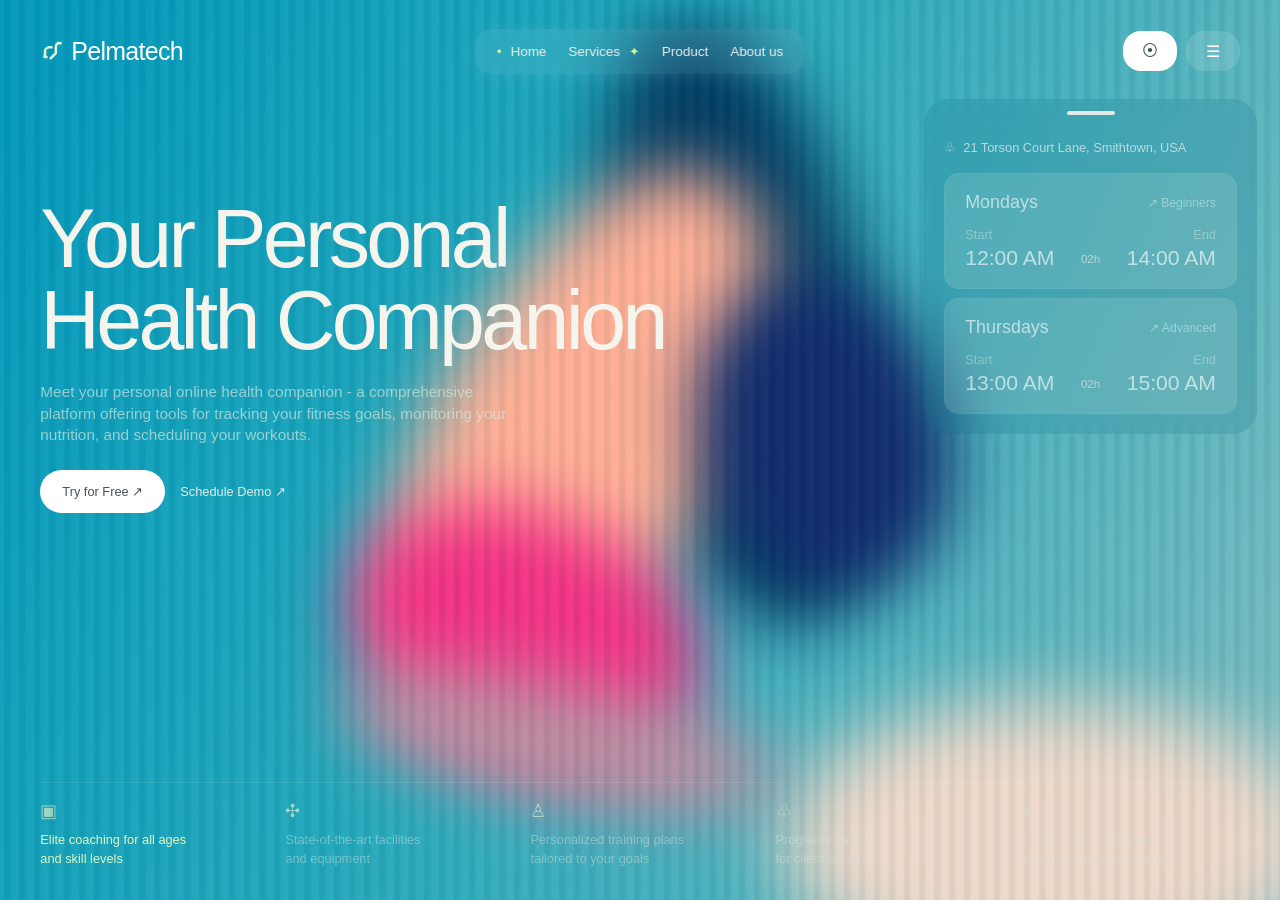
==== index.html @ ed5ec741 "Create editable Pelmatech landing page" ====
<!doctype html>
<html lang="en">
  <head>
    <meta charset="utf-8">
    <meta name="viewport" content="width=device-width,initial-scale=1">
    <title>Pelmatech — Your Personal Health Companion</title>
    <link rel="stylesheet" href="styles.css">
  </head>
  <body>
    <main>
      <div class="art" aria-hidden="true">
        <div class="blob one">
        </div>
        <div class="blob two">
        </div>
        <div class="blob three">
        </div>
        <div class="blob four">
        </div>
        <div class="blob five">
        </div>
        <div class="blob six">
        </div>
        <div class="ribs">
        </div>
      </div>
      <header>
        <a class="brand" href="#" aria-label="Pelmatech home">
          <svg viewBox="0 0 30 30" fill="none" stroke="#e1f5d3" stroke-width="3">
            <path d="M6 22v-7a5 5 0 0 1 5-5h4M12 24l7-7V9a4 4 0 0 1 4-4h3M4 21l5 1M19 7l4-3"/>
          </svg>Pelmatech</a>
          <nav aria-label="Main navigation">
            <a href="#">Home</a>
            <a href="#services">Services</a>
            <a href="#product">Product</a>
            <a href="#about">About us</a>
          </nav>
          <div class="header-actions">
            <button class="icon-button" data-dialog="Your wellness, in one place" aria-label="Account">⦿</button>
            <button class="icon-button" id="menu" aria-label="Open menu">☰</button>
          </div>
        </header>
        <aside class="schedule">
          <div class="handle">
          </div>
          <div class="location">♧ &nbsp;21 Torson Court Lane, Smithtown, USA</div>
          <div class="session">
            <div class="session-top">Mondays <span class="level">↗ Beginners</span>
            </div>
            <div class="labels">
              <span>Start</span>
              <span>End</span>
            </div>
            <div class="times">
              <span>12:00 AM</span>
              <span>02h</span>
              <span>14:00 AM</span>
            </div>
          </div>
          <div class="session">
            <div class="session-top">Thursdays <span class="level">↗ Advanced</span>
            </div>
            <div class="labels">
              <span>Start</span>
              <span>End</span>
            </div>
            <div class="times">
              <span>13:00 AM</span>
              <span>02h</span>
              <span>15:00 AM</span>
            </div>
          </div>
        </aside>
        <!-- Edit the main heading, description, and button labels below. -->
        <section class="hero">
          <h1>Your Personal<br>Health Companion</h1>
          <p class="description">Meet your personal online health companion - a comprehensive<br>platform offering tools for tracking your fitness goals, monitoring your<br>nutrition, and scheduling your workouts.</p>
          <div class="cta">
            <button class="primary" data-dialog="Start your wellness journey">Try for Free ↗</button>
            <button class="demo" data-dialog="Schedule your personal demo">Schedule Demo ↗</button>
          </div>
        </section>
        <section class="features" id="services">
          <div class="feature">
            <span class="symbol">▣</span>Elite coaching for all ages<br>and skill levels</div>
            <div class="feature">
              <span class="symbol">✣</span>State-of-the-art facilities<br>and equipment</div>
              <div class="feature" id="product">
                <span class="symbol">♙</span>Personalized training plans<br>tailored to your goals</div>
                <div class="feature">
                  <span class="symbol">♧</span>Programs track-record<br>for client success</div>
                  <div class="feature" id="about">
                    <span class="symbol">♧</span>Community atmosphere of<br>beginners to professionals</div>
                  </section>
                </main>
                <dialog>
                  <form method="dialog">
                    <h2 id="dialog-title">
                    </h2>
                    <p>Take the next step toward your health and fitness goals.</p>
                    <label>Email address<input type="email" placeholder="you@example.com" required>
                    </label>
                    <button type="submit">Continue ↗</button> <button type="button" id="close">Close</button>
                    <p id="feedback" aria-live="polite">
                    </p>
                  </form>
                </dialog>
                <script src="script.js" defer>
                </script>
              </body>
            </html>
---- styles.css ----
* {
  box-sizing:border-box;
}
body {
  margin:0;
  font-family:Arial,Helvetica,sans-serif;
  background:#139bb3;
  color:#f5f5ed;
}
button,a {
  font:inherit;
}
button {
  cursor:pointer;
}
main {
  position:relative;
  min-height:100svh;
  overflow:hidden;
  background:linear-gradient(115deg,#0399bb 4%,#21a8bb 42%,#7ebdc0 100%);
}
.art {
  position:absolute;
  inset:0;
  overflow:hidden;
}
.blob {
  position:absolute;
  filter:blur(34px);
  border-radius:48%;
}
.one {
  background:#003a61;
  width:20%;
  height:68%;
  left:48%;
  top:2%;
  transform:rotate(-12deg);
}
.two {
  background:#ffae94;
  width:22%;
  height:65%;
  left:34%;
  top:16%;
  transform:rotate(30deg);
}
.three {
  background:#f43183;
  width:28%;
  height:27%;
  left:27%;
  top:57%;
  transform:rotate(20deg);
}
.four {
  background:#102a6b;
  width:19%;
  height:35%;
  left:55%;
  top:31%;
  transform:rotate(-20deg);
}
.five {
  background:#efd8c9;
  width:42%;
  height:31%;
  right:-3%;
  bottom:-9%;
  filter:blur(38px);
}
.six {
  background:#bd8da0;
  width:35%;
  height:13%;
  left:26%;
  bottom:11%;
  transform:rotate(10deg);
}
.ribs {
  position:absolute;
  inset:0;
  background:repeating-linear-gradient(90deg,#ffffff09 0px,#ffffff09 3px,#00445b10 5px,#00445b10 9px,#ffffff07 12px,#ffffff07 15px);
  backdrop-filter:blur(2px);
}
header {
  position:relative;
  display:flex;
  justify-content:space-between;
  align-items:center;
  padding:3.45vh 3.15vw;
}
.brand {
  display:flex;
  align-items:center;
  gap:6px;
  color:white;
  text-decoration:none;
  font-size:clamp(14px,1.95vw,28px);
  letter-spacing:-.7px;
}
.brand svg {
  width:25px;
  height:27px;
}
nav {
  position:absolute;
  left:50%;
  transform:translateX(-50%);
  display:flex;
  gap:22px;
  align-items:center;
  padding:15px 22px;
  border-radius:17px;
  background:#ffffff15;
  box-shadow:0 3px 20px #ffffff12;
  backdrop-filter:blur(12px);
}
nav a {
  color:#eef1ed;
  text-decoration:none;
  font-size:clamp(10px,1.05vw,16px);
  white-space:nowrap;
}
nav a:first-child:before {
  content:'•';
  margin-right:9px;
  color:#dfffae;
}
nav a:nth-child(2):after {
  content:'✦';
  color:#d1f5a2;
  margin-left:9px;
}
.header-actions {
  display:flex;
  gap:9px;
}
.icon-button {
  border:0;
  border-radius:18px;
  width:54px;
  height:40px;
  background:#ffffff22;
  color:white;
}
.icon-button:first-child {
  background:#fff;
  color:#47534e;
}
.schedule {
  position:absolute;
  top:11%;
  right:1.8%;
  width:26%;
  padding:12px 20px 20px;
  background:#05647a27;
  border-radius:25px;
  color:#ffffff9e;
  backdrop-filter:blur(12px);
}
.handle {
  height:4px;
  width:48px;
  background:#e1eae8;
  border-radius:5px;
  margin:0 auto 25px;
}
.location {
  font-size:clamp(8px,1vw,15px);
  margin-bottom:18px;
  white-space:nowrap;
}
.session {
  padding:18px 20px;
  margin-top:9px;
  background:#c7e6df2b;
  border:1px solid #ffffff0c;
  border-radius:15px;
}
.session-top {
  display:flex;
  justify-content:space-between;
  font-size:clamp(11px,1.4vw,21px);
  margin-bottom:14px;
}
.level {
  font-size:.68em;
  align-self:center;
  color:#e9ffff70;
}
.labels,.times {
  display:flex;
  justify-content:space-between;
}
.labels {
  font-size:clamp(8px,1vw,14px);
  color:#d8eddf70;
  margin-bottom:4px;
}
.times {
  font-size:clamp(12px,1.65vw,24px);
  white-space:nowrap;
}
.times span:nth-child(2) {
  font-size:.55em;
  align-self:center;
  color:#ffffff85;
}
.hero {
  position:absolute;
  left:3.15%;
  top:22%;
  width:69%;
}
h1 {
  font-size:clamp(34px,6.45vw,110px);
  font-weight:400;
  line-height:.99;
  letter-spacing:-.045em;
  margin:0 0 20px;
}
.description {
  max-width:37vw;
  font-size:clamp(10px,1.2vw,18px);
  line-height:1.4;
  color:#d5e9deae;
  margin:0;
}
.cta {
  display:flex;
  align-items:center;
  gap:15px;
  margin-top:24px;
}
.primary {
  background:#fff;
  border:0;
  border-radius:24px;
  padding:14px 22px;
  color:#4b5257;
  font-size:clamp(10px,1vw,15px);
}
.demo {
  border:0;
  background:none;
  color:#e0ece4;
  font-size:clamp(10px,1vw,15px);
  padding:10px 0;
}
.features {
  position:absolute;
  bottom:3.5%;
  left:3.15%;
  right:3.15%;
  display:grid;
  grid-template-columns:repeat(5,1fr);
  gap:26px;
  border-top:1px solid #ffffff17;
  padding-top:15px;
}
.feature {
  font-size:clamp(9px,1vw,15px);
  line-height:1.45;
  color:#d7e3df75;
}
.feature:first-child {
  color:#e1f6c1;
}
.symbol {
  display:block;
  font-size:18px;
  margin-bottom:7px;
  color:#d5edcbb0;
}
dialog {
  border:1px solid #ffffff55;
  border-radius:24px;
  padding:32px;
  background:#eaf3ed;
  color:#214a50;
  max-width:420px;
}
dialog::backdrop {
  background:#003d5066;
  backdrop-filter:blur(10px);
}
dialog button {
  border:0;
  border-radius:20px;
  padding:12px 20px;
  background:#147c89;
  color:white;
}
dialog h2 {
  font-weight:400;
}
dialog input {
  width:100%;
  padding:12px;
  margin:15px 0;
  border:1px solid #a3bcb5;
  border-radius:8px;
}
@media(max-width:700px) {
  nav {
    gap:14px;
    padding:11px 15px;
  }
  header {
    padding-top:13px;
  }
  .icon-button {
    width:34px;
    height:27px;
  }
  .brand {
    font-size:12px;
  }
  .brand svg {
    width:17px;
  }
  .schedule {
    padding:8px 11px 12px;
    border-radius:16px;
  }
  .handle {
    height:3px;
    width:27px;
    margin-bottom:13px;
  }
  .location {
    margin-bottom:10px;
  }
  .session {
    padding:10px 11px;
    border-radius:11px;
  }
  .session-top {
    margin-bottom:9px;
  }
  h1 {
    margin-bottom:12px;
  }
  .primary {
    padding:10px 16px;
  }
  .cta {
    gap:8px;
  }
  .features {
    gap:18px;
    padding-top:10px;
  }
  .symbol {
    font-size:13px;
    margin-bottom:5px;
  }
}
@media(max-width:440px) {
  main {
    min-height:850px;
  }
  nav {
    top:65px;
    width:92%;
    justify-content:center;
  }
  .schedule {
    top:46%;
    width:65%;
    right:4%;
  }
  .hero {
    top:17%;
    width:94%;
  }
  h1 {
    font-size:43px;
  }
  .description {
    max-width:80vw;
    font-size:12px;
  }
  .cta {
    margin-top:20px;
  }
  .features {
    grid-template-columns:repeat(3,1fr);
    bottom:3%;
    gap:16px;
  }
  .feature {
    font-size:10px;
  }
  .session-top {
    font-size:14px;
  }
  .times {
    font-size:16px;
  }
  .location {
    font-size:10px;
  }
}
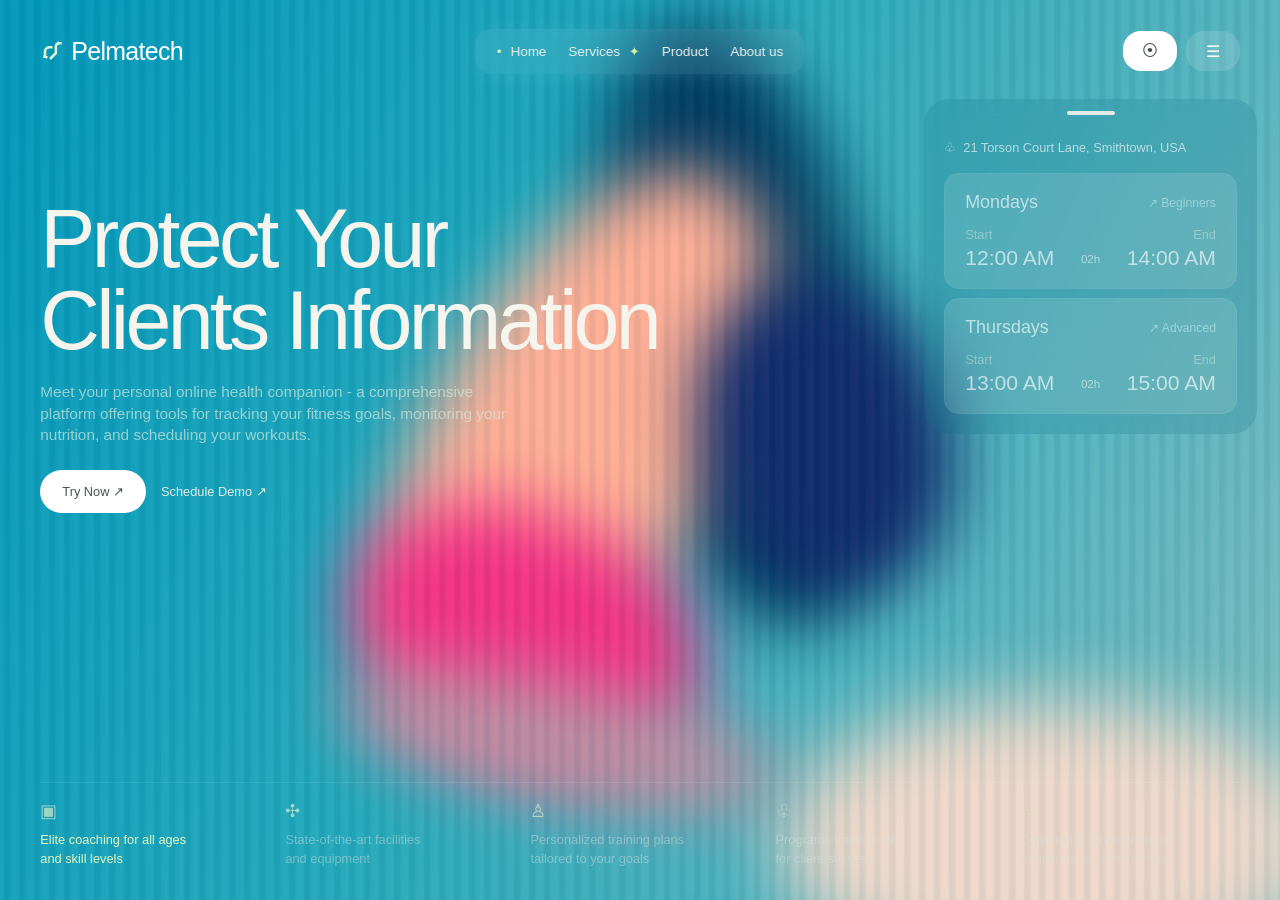
==== commit 9543a273: "fixed headline" ====
--- a/index.html
+++ b/index.html
@@ -73,10 +73,10 @@
         </aside>
         <!-- Edit the main heading, description, and button labels below. -->
         <section class="hero">
-          <h1>Your Personal<br>Health Companion</h1>
+          <h1>Protect Your<br>Clients Information</h1>
           <p class="description">Meet your personal online health companion - a comprehensive<br>platform offering tools for tracking your fitness goals, monitoring your<br>nutrition, and scheduling your workouts.</p>
           <div class="cta">
-            <button class="primary" data-dialog="Start your wellness journey">Try for Free ↗</button>
+            <button class="primary" data-dialog="Start your wellness journey">Try Now ↗</button>
             <button class="demo" data-dialog="Schedule your personal demo">Schedule Demo ↗</button>
           </div>
         </section>
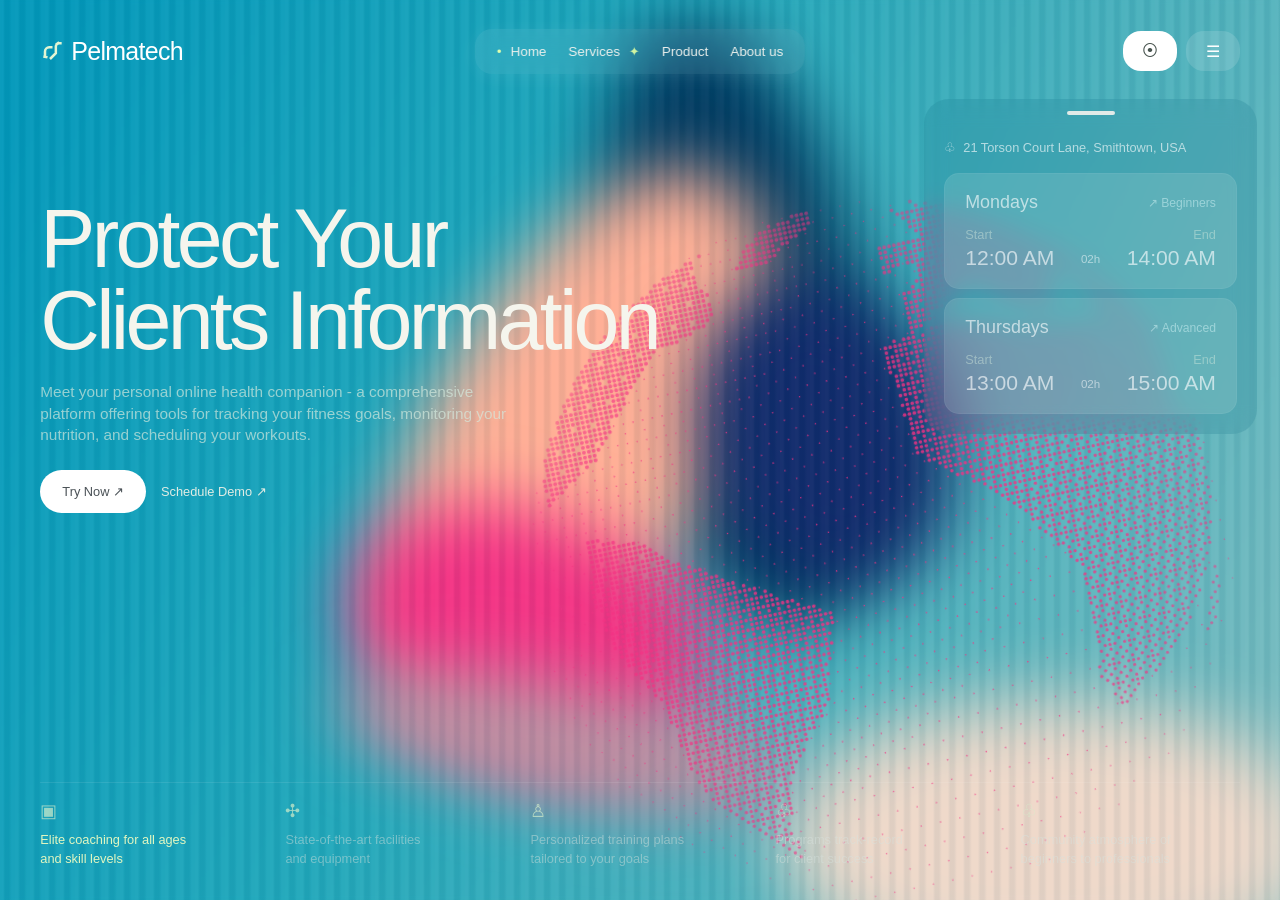
==== commit 9c26713e: "Add pink dithered globe background" ====
--- a/index.html
+++ b/index.html
@@ -23,6 +23,7 @@
         </div>
         <div class="ribs">
         </div>
+        <img class="globe" src="assets/globe.svg" alt="" width="600" height="600">
       </div>
       <header>
         <a class="brand" href="#" aria-label="Pelmatech home">
--- a/styles.css
+++ b/styles.css
@@ -76,6 +76,18 @@
   left:26%;
   bottom:11%;
   transform:rotate(10deg);
+}
+/* Decorative globe uses the same #f43183 pink as the background. */
+.globe {
+  position:absolute;
+  width:clamp(380px,58vw,850px);
+  height:auto;
+  left:40%;
+  top:20%;
+  opacity:.82;
+  transform:rotate(-12deg);
+  pointer-events:none;
+  user-select:none;
 }
 .ribs {
   position:absolute;
@@ -403,3 +415,12 @@
     font-size:10px;
   }
 }
+
+@media(max-width:440px) {
+  .globe {
+    width:540px;
+    left:8%;
+    top:35%;
+    opacity:.65;
+  }
+}
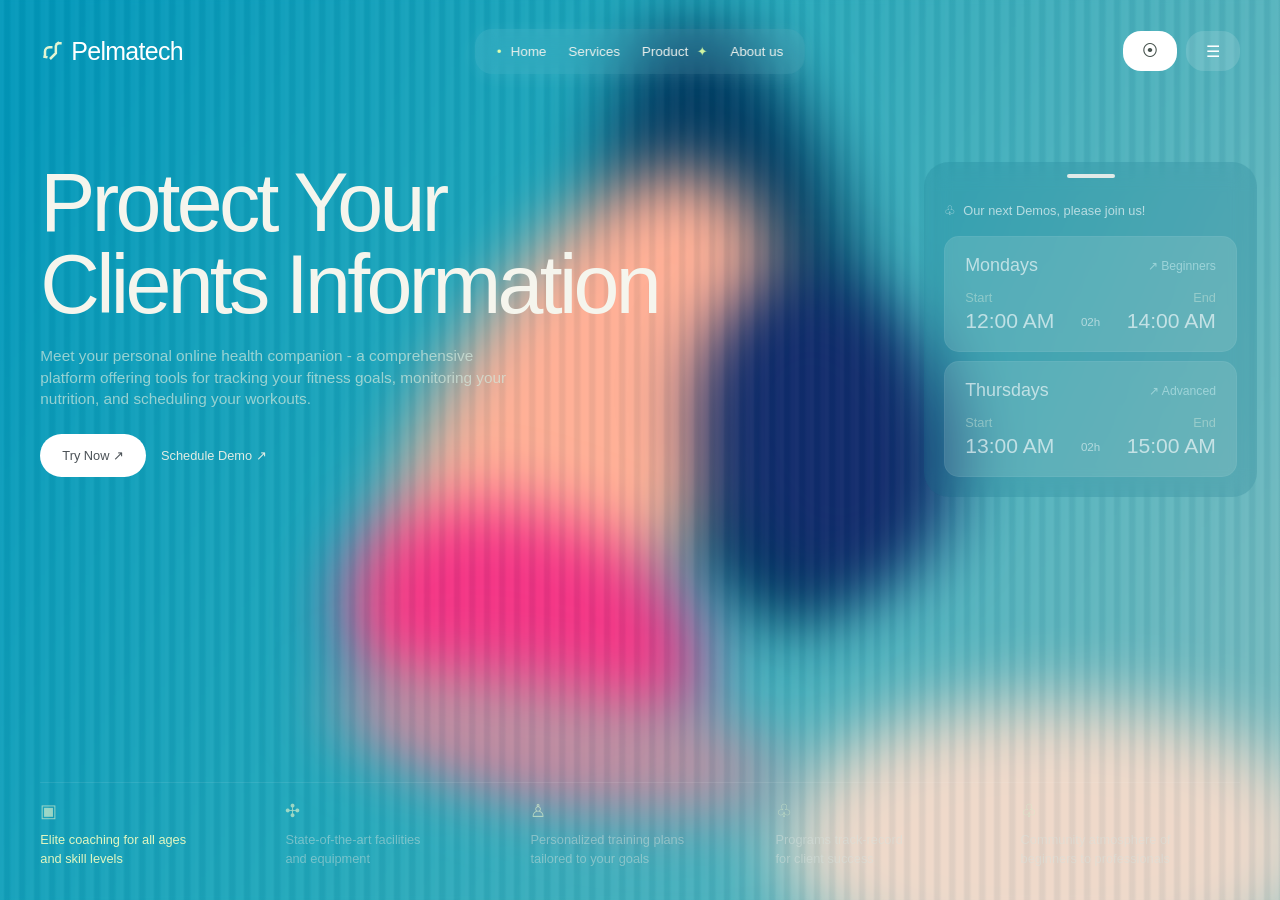
==== commit d50aa3ff: "Update demo heading and move navigation star to Product" ====
--- a/index.html
+++ b/index.html
@@ -23,7 +23,6 @@
         </div>
         <div class="ribs">
         </div>
-        <img class="globe" src="assets/globe.svg" alt="" width="600" height="600">
       </div>
       <header>
         <a class="brand" href="#" aria-label="Pelmatech home">
@@ -44,7 +43,7 @@
         <aside class="schedule">
           <div class="handle">
           </div>
-          <div class="location">♧ &nbsp;21 Torson Court Lane, Smithtown, USA</div>
+          <div class="location">♧ &nbsp;Our next Demos, please join us!</div>
           <div class="session">
             <div class="session-top">Mondays <span class="level">↗ Beginners</span>
             </div>
--- a/styles.css
+++ b/styles.css
@@ -77,18 +77,6 @@
   bottom:11%;
   transform:rotate(10deg);
 }
-/* Decorative globe uses the same #f43183 pink as the background. */
-.globe {
-  position:absolute;
-  width:clamp(380px,58vw,850px);
-  height:auto;
-  left:40%;
-  top:20%;
-  opacity:.82;
-  transform:rotate(-12deg);
-  pointer-events:none;
-  user-select:none;
-}
 .ribs {
   position:absolute;
   inset:0;
@@ -139,7 +127,7 @@
   margin-right:9px;
   color:#dfffae;
 }
-nav a:nth-child(2):after {
+nav a[href="#product"]:after {
   content:'✦';
   color:#d1f5a2;
   margin-left:9px;
@@ -162,7 +150,7 @@
 }
 .schedule {
   position:absolute;
-  top:11%;
+  top:18%;
   right:1.8%;
   width:26%;
   padding:12px 20px 20px;
@@ -222,7 +210,7 @@
 .hero {
   position:absolute;
   left:3.15%;
-  top:22%;
+  top:18%;
   width:69%;
 }
 h1 {
@@ -415,12 +403,3 @@
     font-size:10px;
   }
 }
-
-@media(max-width:440px) {
-  .globe {
-    width:540px;
-    left:8%;
-    top:35%;
-    opacity:.65;
-  }
-}
